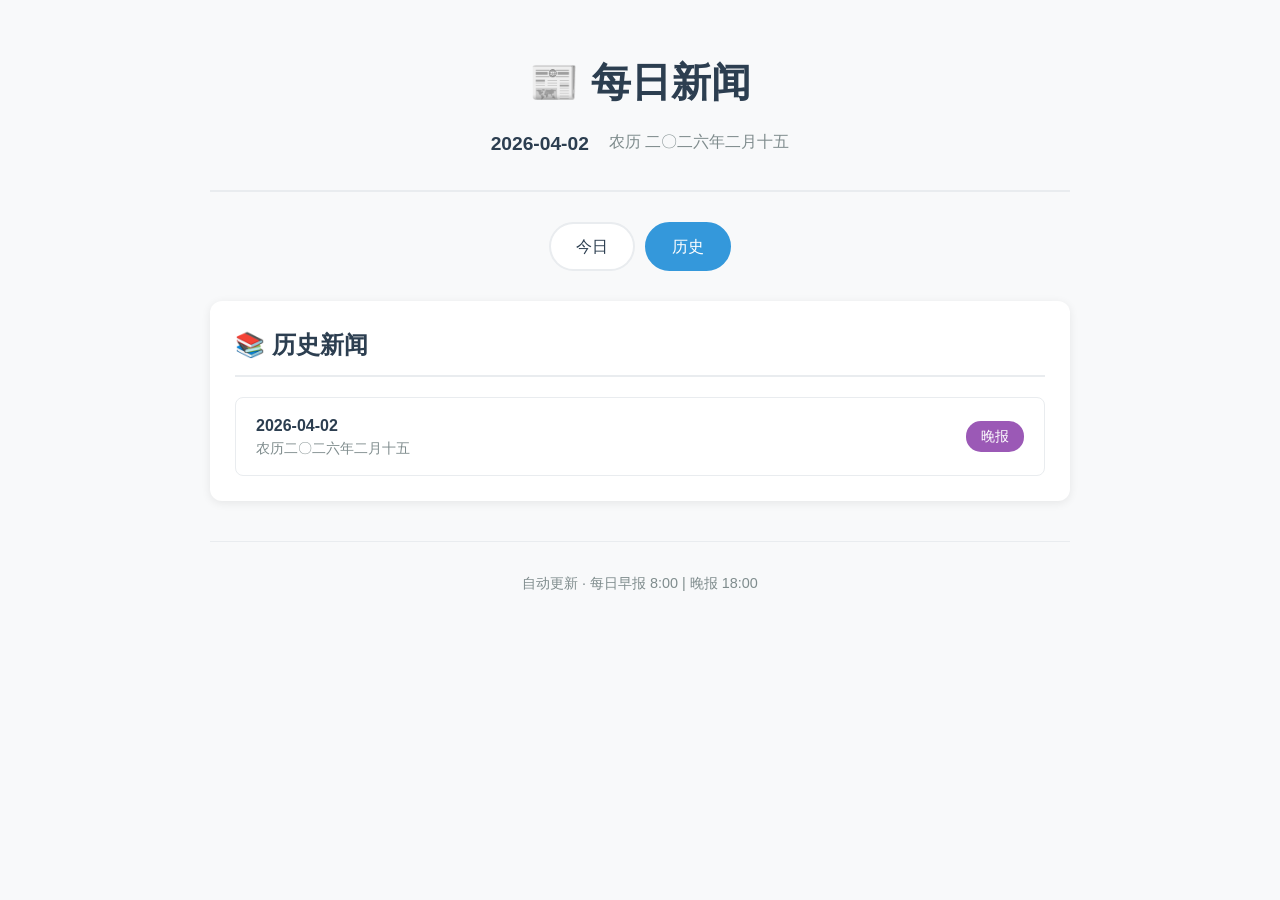
==== history.html @ 29f635bc "Deploy news site" ====
<!DOCTYPE html>
<html lang="zh-CN">
<head>
  <meta charset="UTF-8">
  <meta name="viewport" content="width=device-width, initial-scale=1.0">
  <title>历史新闻 - 每日新闻</title>
  <link rel="stylesheet" href="/css/style.css">
</head>
<body>
  <div class="container">
    <header>
      <h1>📰 每日新闻</h1>
      <div class="date-info">
      <div class="solar-date">2026-04-02</div>
      <div class="lunar-date">农历 二〇二六年二月十五</div>
    </div>
    </header>
    
    <nav class="nav-tabs">
      <a href="/" class="">今日</a>
      <a href="/history.html" class="active">历史</a>
    </nav>

    <main>
      
      <section class="history-section">
        <h2 class="section-title">📚 历史新闻</h2>
        <div class="history-list">
          
              <div class="history-item">
                <div class="history-date">
                  <span class="date">2026-04-02</span>
                  <span class="lunar">农历二〇二六年二月十五</span>
                </div>
                <div class="history-links">
                  
                  <a href="/archives/2026-04-02_evening.html" class="tag evening">晚报</a>
                </div>
              </div>
            
        </div>
      </section>
    
    </main>

    <footer>
      <p>自动更新 · 每日早报 8:00 | 晚报 18:00</p>
    </footer>
  </div>
  <script src="/js/app.js"></script>
</body>
</html>
---- css/style.css ----
/* 每日新闻 - 样式表 */

:root {
  --primary-color: #2c3e50;
  --accent-color: #3498db;
  --morning-color: #f39c12;
  --evening-color: #9b59b6;
  --bg-color: #f8f9fa;
  --card-bg: #ffffff;
  --text-color: #2c3e50;
  --text-light: #7f8c8d;
  --border-color: #e9ecef;
  --shadow: 0 2px 10px rgba(0, 0, 0, 0.08);
}

* {
  margin: 0;
  padding: 0;
  box-sizing: border-box;
}

body {
  font-family: -apple-system, BlinkMacSystemFont, 'Segoe UI', 'PingFang SC', 'Hiragino Sans GB', 'Microsoft YaHei', sans-serif;
  background-color: var(--bg-color);
  color: var(--text-color);
  line-height: 1.6;
}

.container {
  max-width: 900px;
  margin: 0 auto;
  padding: 20px;
}

/* Header */
header {
  text-align: center;
  padding: 30px 0;
  border-bottom: 2px solid var(--border-color);
  margin-bottom: 30px;
}

header h1 {
  font-size: 2.5rem;
  color: var(--primary-color);
  margin-bottom: 15px;
}

.date-info {
  display: flex;
  justify-content: center;
  gap: 20px;
  flex-wrap: wrap;
}

.solar-date {
  font-size: 1.2rem;
  font-weight: 600;
  color: var(--primary-color);
}

.lunar-date {
  font-size: 1rem;
  color: var(--text-light);
}

.zodiac {
  font-size: 1rem;
  color: var(--accent-color);
}

/* Navigation */
.nav-tabs {
  display: flex;
  gap: 10px;
  margin-bottom: 30px;
  justify-content: center;
}

.nav-tabs a {
  padding: 10px 25px;
  background: var(--card-bg);
  border: 2px solid var(--border-color);
  border-radius: 25px;
  text-decoration: none;
  color: var(--text-color);
  font-weight: 500;
  transition: all 0.3s ease;
}

.nav-tabs a:hover,
.nav-tabs a.active {
  background: var(--accent-color);
  border-color: var(--accent-color);
  color: white;
}

/* News Sections */
.news-section {
  background: var(--card-bg);
  border-radius: 12px;
  padding: 25px;
  margin-bottom: 30px;
  box-shadow: var(--shadow);
}

.section-title {
  font-size: 1.5rem;
  color: var(--primary-color);
  margin-bottom: 20px;
  padding-bottom: 10px;
  border-bottom: 2px solid var(--border-color);
}

.section-title:has(.morning) {
  border-bottom-color: var(--morning-color);
}

.section-title:has(.evening) {
  border-bottom-color: var(--evening-color);
}

/* News List */
.news-list {
  display: flex;
  flex-direction: column;
  gap: 20px;
}

.news-item {
  padding: 20px;
  border: 1px solid var(--border-color);
  border-radius: 8px;
  transition: all 0.3s ease;
}

.news-item:hover {
  box-shadow: 0 4px 15px rgba(0, 0, 0, 0.1);
  transform: translateY(-2px);
}

.news-header {
  display: flex;
  align-items: center;
  gap: 15px;
  margin-bottom: 10px;
  flex-wrap: wrap;
}

.news-number {
  background: var(--accent-color);
  color: white;
  padding: 3px 10px;
  border-radius: 15px;
  font-size: 0.85rem;
  font-weight: 600;
}

.news-category {
  background: #e3f2fd;
  color: var(--accent-color);
  padding: 3px 10px;
  border-radius: 4px;
  font-size: 0.8rem;
  font-weight: 500;
}

.news-source {
  color: var(--text-light);
  font-size: 0.85rem;
}

.news-title {
  font-size: 1.1rem;
  color: var(--primary-color);
  margin-bottom: 10px;
  line-height: 1.4;
}

.news-summary {
  color: var(--text-light);
  font-size: 0.95rem;
  line-height: 1.6;
  margin-bottom: 12px;
}

.news-link {
  display: inline-block;
  color: var(--accent-color);
  text-decoration: none;
  font-weight: 500;
  transition: color 0.3s ease;
}

.news-link:hover {
  color: var(--primary-color);
}

/* History Page */
.history-section {
  background: var(--card-bg);
  border-radius: 12px;
  padding: 25px;
  box-shadow: var(--shadow);
}

.history-list {
  display: flex;
  flex-direction: column;
  gap: 15px;
}

.history-item {
  display: flex;
  justify-content: space-between;
  align-items: center;
  padding: 15px 20px;
  border: 1px solid var(--border-color);
  border-radius: 8px;
  flex-wrap: wrap;
  gap: 10px;
}

.history-date {
  display: flex;
  flex-direction: column;
}

.history-date .date {
  font-weight: 600;
  color: var(--primary-color);
}

.history-date .lunar {
  font-size: 0.85rem;
  color: var(--text-light);
}

.history-links {
  display: flex;
  gap: 10px;
}

.tag {
  padding: 5px 15px;
  border-radius: 15px;
  text-decoration: none;
  font-size: 0.85rem;
  font-weight: 500;
  transition: all 0.3s ease;
}

.tag.morning {
  background: var(--morning-color);
  color: white;
}

.tag.evening {
  background: var(--evening-color);
  color: white;
}

.tag:hover {
  opacity: 0.8;
  transform: scale(1.05);
}

.back-link {
  margin-top: 20px;
  text-align: center;
}

.back-link a {
  color: var(--accent-color);
  text-decoration: none;
  font-weight: 500;
}

/* Empty State */
.empty-state {
  text-align: center;
  padding: 60px 20px;
  color: var(--text-light);
  font-size: 1.1rem;
}

/* Footer */
footer {
  text-align: center;
  padding: 30px 0;
  margin-top: 40px;
  border-top: 1px solid var(--border-color);
  color: var(--text-light);
  font-size: 0.9rem;
}

/* Responsive */
@media (max-width: 768px) {
  .container {
    padding: 15px;
  }

  header h1 {
    font-size: 2rem;
  }

  .date-info {
    flex-direction: column;
    gap: 5px;
  }

  .news-header {
    gap: 10px;
  }

  .history-item {
    flex-direction: column;
    align-items: flex-start;
  }

  .nav-tabs a {
    padding: 8px 20px;
    font-size: 0.9rem;
  }
}

/* Animation */
@keyframes fadeIn {
  from {
    opacity: 0;
    transform: translateY(20px);
  }
  to {
    opacity: 1;
    transform: translateY(0);
  }
}

.news-item {
  animation: fadeIn 0.5s ease forwards;
}

.news-item:nth-child(1) { animation-delay: 0.1s; }
.news-item:nth-child(2) { animation-delay: 0.2s; }
.news-item:nth-child(3) { animation-delay: 0.3s; }
.news-item:nth-child(4) { animation-delay: 0.4s; }
.news-item:nth-child(5) { animation-delay: 0.5s; }
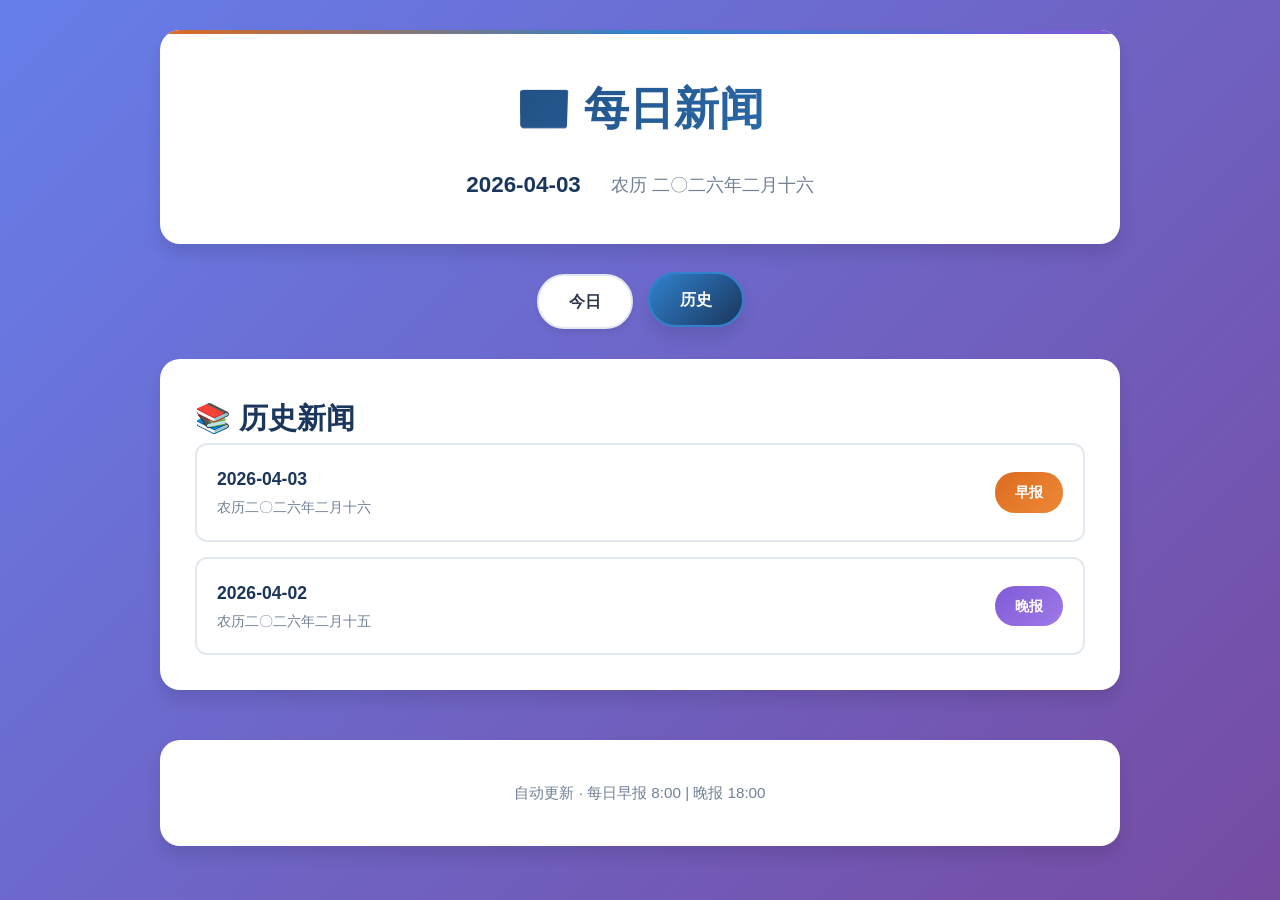
==== commit b27999e1: "Deploy news site - 2026-04-03 09:26:25" ====
--- a/history.html
+++ b/history.html
@@ -11,8 +11,8 @@
     <header>
       <h1>📰 每日新闻</h1>
       <div class="date-info">
-      <div class="solar-date">2026-04-02</div>
-      <div class="lunar-date">农历 二〇二六年二月十五</div>
+      <div class="solar-date">2026-04-03</div>
+      <div class="lunar-date">农历 二〇二六年二月十六</div>
     </div>
     </header>
     
@@ -27,6 +27,17 @@
         <h2 class="section-title">📚 历史新闻</h2>
         <div class="history-list">
           
+              <div class="history-item">
+                <div class="history-date">
+                  <span class="date">2026-04-03</span>
+                  <span class="lunar">农历二〇二六年二月十六</span>
+                </div>
+                <div class="history-links">
+                  <a href="/archives/2026-04-03_morning.html" class="tag morning">早报</a>
+                  
+                </div>
+              </div>
+            
               <div class="history-item">
                 <div class="history-date">
                   <span class="date">2026-04-02</span>
--- a/css/style.css
+++ b/css/style.css
@@ -1,16 +1,19 @@
-/* 每日新闻 - 样式表 */
+/* 每日新闻 - 增强版样式表 */
 
 :root {
-  --primary-color: #2c3e50;
-  --accent-color: #3498db;
-  --morning-color: #f39c12;
-  --evening-color: #9b59b6;
-  --bg-color: #f8f9fa;
+  --primary-color: #1a365d;
+  --accent-color: #3182ce;
+  --morning-color: #dd6b20;
+  --evening-color: #805ad5;
+  --success-color: #38a169;
+  --warning-color: #d69e2e;
+  --bg-color: #f7fafc;
   --card-bg: #ffffff;
-  --text-color: #2c3e50;
-  --text-light: #7f8c8d;
-  --border-color: #e9ecef;
-  --shadow: 0 2px 10px rgba(0, 0, 0, 0.08);
+  --text-color: #2d3748;
+  --text-light: #718096;
+  --border-color: #e2e8f0;
+  --shadow: 0 4px 6px rgba(0, 0, 0, 0.07);
+  --shadow-lg: 0 10px 15px rgba(0, 0, 0, 0.1);
 }
 
 * {
@@ -21,277 +24,424 @@
 
 body {
   font-family: -apple-system, BlinkMacSystemFont, 'Segoe UI', 'PingFang SC', 'Hiragino Sans GB', 'Microsoft YaHei', sans-serif;
-  background-color: var(--bg-color);
+  background: linear-gradient(135deg, #667eea 0%, #764ba2 100%);
+  background-attachment: fixed;
   color: var(--text-color);
-  line-height: 1.6;
+  line-height: 1.7;
+  min-height: 100vh;
 }
 
 .container {
-  max-width: 900px;
+  max-width: 1000px;
   margin: 0 auto;
-  padding: 20px;
-}
-
-/* Header */
+  padding: 30px 20px;
+}
+
+/* Header 增强版 */
 header {
+  background: var(--card-bg);
+  border-radius: 20px;
+  padding: 40px;
+  margin-bottom: 30px;
+  box-shadow: var(--shadow-lg);
   text-align: center;
-  padding: 30px 0;
-  border-bottom: 2px solid var(--border-color);
-  margin-bottom: 30px;
+  position: relative;
+  overflow: hidden;
+}
+
+header::before {
+  content: '';
+  position: absolute;
+  top: 0;
+  left: 0;
+  right: 0;
+  height: 4px;
+  background: linear-gradient(90deg, var(--morning-color), var(--accent-color), var(--evening-color));
 }
 
 header h1 {
-  font-size: 2.5rem;
+  font-size: 2.8rem;
+  background: linear-gradient(135deg, var(--primary-color), var(--accent-color));
+  -webkit-background-clip: text;
+  -webkit-text-fill-color: transparent;
+  background-clip: text;
+  margin-bottom: 20px;
+  font-weight: 800;
+}
+
+.date-info {
+  display: flex;
+  justify-content: center;
+  gap: 30px;
+  flex-wrap: wrap;
+  margin-top: 20px;
+}
+
+.date-card {
+  background: linear-gradient(135deg, #f0fff4, #e6fffa);
+  padding: 15px 30px;
+  border-radius: 12px;
+  border: 2px solid var(--success-color);
+}
+
+.solar-date {
+  font-size: 1.4rem;
+  font-weight: 700;
   color: var(--primary-color);
-  margin-bottom: 15px;
-}
-
-.date-info {
-  display: flex;
-  justify-content: center;
-  gap: 20px;
-  flex-wrap: wrap;
-}
-
-.solar-date {
-  font-size: 1.2rem;
-  font-weight: 600;
-  color: var(--primary-color);
 }
 
 .lunar-date {
-  font-size: 1rem;
-  color: var(--text-light);
+  font-size: 1.1rem;
+  color: var(--text-light);
+  margin-top: 5px;
 }
 
 .zodiac {
-  font-size: 1rem;
-  color: var(--accent-color);
-}
-
-/* Navigation */
+  background: linear-gradient(135deg, #fff5f5, #fed7d7);
+  padding: 10px 20px;
+  border-radius: 20px;
+  color: #c53030;
+  font-weight: 600;
+  border: 2px solid #fc8181;
+}
+
+/* Navigation 增强版 */
 .nav-tabs {
   display: flex;
-  gap: 10px;
+  gap: 15px;
   margin-bottom: 30px;
   justify-content: center;
+  flex-wrap: wrap;
 }
 
 .nav-tabs a {
-  padding: 10px 25px;
+  padding: 12px 30px;
   background: var(--card-bg);
   border: 2px solid var(--border-color);
-  border-radius: 25px;
+  border-radius: 30px;
   text-decoration: none;
   color: var(--text-color);
-  font-weight: 500;
+  font-weight: 600;
   transition: all 0.3s ease;
+  box-shadow: var(--shadow);
 }
 
 .nav-tabs a:hover,
 .nav-tabs a.active {
-  background: var(--accent-color);
+  background: linear-gradient(135deg, var(--accent-color), var(--primary-color));
   border-color: var(--accent-color);
   color: white;
-}
-
-/* News Sections */
+  transform: translateY(-2px);
+  box-shadow: var(--shadow-lg);
+}
+
+/* News Sections 增强版 */
 .news-section {
   background: var(--card-bg);
-  border-radius: 12px;
+  border-radius: 20px;
+  padding: 35px;
+  margin-bottom: 30px;
+  box-shadow: var(--shadow-lg);
+}
+
+.section-header {
+  display: flex;
+  align-items: center;
+  justify-content: space-between;
+  margin-bottom: 25px;
+  padding-bottom: 15px;
+  border-bottom: 3px solid var(--border-color);
+  flex-wrap: wrap;
+  gap: 15px;
+}
+
+.section-title {
+  font-size: 1.8rem;
+  color: var(--primary-color);
+  font-weight: 700;
+  display: flex;
+  align-items: center;
+  gap: 10px;
+}
+
+.section-title.morning {
+  color: var(--morning-color);
+}
+
+.section-title.evening {
+  color: var(--evening-color);
+}
+
+.section-meta {
+  font-size: 0.9rem;
+  color: var(--text-light);
+  background: #f7fafc;
+  padding: 8px 15px;
+  border-radius: 20px;
+}
+
+/* News List 增强版 */
+.news-list {
+  display: grid;
+  gap: 25px;
+}
+
+.news-item {
+  background: linear-gradient(135deg, #ffffff, #f7fafc);
+  border: 1px solid var(--border-color);
+  border-radius: 15px;
   padding: 25px;
-  margin-bottom: 30px;
-  box-shadow: var(--shadow);
-}
-
-.section-title {
-  font-size: 1.5rem;
+  transition: all 0.3s ease;
+  position: relative;
+  overflow: hidden;
+}
+
+.news-item::before {
+  content: '';
+  position: absolute;
+  left: 0;
+  top: 0;
+  bottom: 0;
+  width: 4px;
+  background: linear-gradient(180deg, var(--accent-color), var(--primary-color));
+}
+
+.news-item:hover {
+  box-shadow: var(--shadow-lg);
+  transform: translateY(-3px);
+  border-color: var(--accent-color);
+}
+
+.news-header {
+  display: flex;
+  align-items: center;
+  gap: 15px;
+  margin-bottom: 15px;
+  flex-wrap: wrap;
+}
+
+.news-number {
+  background: linear-gradient(135deg, var(--accent-color), var(--primary-color));
+  color: white;
+  padding: 5px 15px;
+  border-radius: 20px;
+  font-size: 0.9rem;
+  font-weight: 700;
+  min-width: 40px;
+  text-align: center;
+}
+
+.news-category {
+  background: linear-gradient(135deg, #bee3f8, #90cdf4);
+  color: #2c5282;
+  padding: 5px 15px;
+  border-radius: 8px;
+  font-size: 0.85rem;
+  font-weight: 600;
+}
+
+.news-category.金融 { background: linear-gradient(135deg, #fef5e7, #fbd38d); color: #c05621; }
+.news-category.科技 { background: linear-gradient(135deg, #e6fffa, #81e6d9); color: #234e52; }
+.news-category.民生 { background: linear-gradient(135deg, #faf5ff, #d6bcfa); color: #553c9a; }
+.news-category.娱乐 { background: linear-gradient(135deg, #fff5f5, #feb2b2); color: #c53030; }
+.news-category.社会 { background: linear-gradient(135deg, #f0fff4, #9ae6b4); color: #22543d; }
+
+.news-source {
+  color: var(--text-light);
+  font-size: 0.9rem;
+  display: flex;
+  align-items: center;
+  gap: 5px;
+}
+
+.news-time {
+  background: #edf2f7;
+  padding: 3px 10px;
+  border-radius: 10px;
+  font-size: 0.8rem;
+  color: var(--text-light);
+}
+
+.news-title {
+  font-size: 1.2rem;
   color: var(--primary-color);
-  margin-bottom: 20px;
-  padding-bottom: 10px;
-  border-bottom: 2px solid var(--border-color);
-}
-
-.section-title:has(.morning) {
-  border-bottom-color: var(--morning-color);
-}
-
-.section-title:has(.evening) {
-  border-bottom-color: var(--evening-color);
-}
-
-/* News List */
-.news-list {
-  display: flex;
-  flex-direction: column;
-  gap: 20px;
-}
-
-.news-item {
-  padding: 20px;
-  border: 1px solid var(--border-color);
+  margin-bottom: 12px;
+  line-height: 1.5;
+  font-weight: 600;
+}
+
+.news-summary {
+  color: var(--text-light);
+  font-size: 1rem;
+  line-height: 1.8;
+  margin-bottom: 15px;
+  text-align: justify;
+}
+
+.news-footer {
+  display: flex;
+  justify-content: space-between;
+  align-items: center;
+  flex-wrap: wrap;
+  gap: 15px;
+  padding-top: 15px;
+  border-top: 1px dashed var(--border-color);
+}
+
+.news-link {
+  display: inline-flex;
+  align-items: center;
+  gap: 5px;
+  color: var(--accent-color);
+  text-decoration: none;
+  font-weight: 600;
+  transition: all 0.3s ease;
+  padding: 8px 15px;
   border-radius: 8px;
-  transition: all 0.3s ease;
-}
-
-.news-item:hover {
-  box-shadow: 0 4px 15px rgba(0, 0, 0, 0.1);
-  transform: translateY(-2px);
-}
-
-.news-header {
-  display: flex;
-  align-items: center;
-  gap: 15px;
-  margin-bottom: 10px;
-  flex-wrap: wrap;
-}
-
-.news-number {
+  background: #ebf8ff;
+}
+
+.news-link:hover {
   background: var(--accent-color);
   color: white;
-  padding: 3px 10px;
-  border-radius: 15px;
-  font-size: 0.85rem;
-  font-weight: 600;
-}
-
-.news-category {
-  background: #e3f2fd;
-  color: var(--accent-color);
-  padding: 3px 10px;
-  border-radius: 4px;
-  font-size: 0.8rem;
-  font-weight: 500;
-}
-
-.news-source {
-  color: var(--text-light);
-  font-size: 0.85rem;
-}
-
-.news-title {
-  font-size: 1.1rem;
-  color: var(--primary-color);
-  margin-bottom: 10px;
-  line-height: 1.4;
-}
-
-.news-summary {
-  color: var(--text-light);
-  font-size: 0.95rem;
-  line-height: 1.6;
-  margin-bottom: 12px;
-}
-
-.news-link {
-  display: inline-block;
-  color: var(--accent-color);
-  text-decoration: none;
-  font-weight: 500;
-  transition: color 0.3s ease;
-}
-
-.news-link:hover {
-  color: var(--primary-color);
-}
-
-/* History Page */
+}
+
+.hotness-badge {
+  display: flex;
+  align-items: center;
+  gap: 5px;
+  color: var(--warning-color);
+  font-weight: 600;
+  font-size: 0.9rem;
+}
+
+/* History Page 增强版 */
 .history-section {
   background: var(--card-bg);
+  border-radius: 20px;
+  padding: 35px;
+  box-shadow: var(--shadow-lg);
+}
+
+.history-list {
+  display: grid;
+  gap: 15px;
+}
+
+.history-item {
+  display: flex;
+  justify-content: space-between;
+  align-items: center;
+  padding: 20px;
+  border: 2px solid var(--border-color);
   border-radius: 12px;
-  padding: 25px;
+  flex-wrap: wrap;
+  gap: 15px;
+  transition: all 0.3s ease;
+}
+
+.history-item:hover {
+  border-color: var(--accent-color);
   box-shadow: var(--shadow);
-}
-
-.history-list {
+  transform: translateX(5px);
+}
+
+.history-date {
   display: flex;
   flex-direction: column;
-  gap: 15px;
-}
-
-.history-item {
-  display: flex;
-  justify-content: space-between;
-  align-items: center;
-  padding: 15px 20px;
-  border: 1px solid var(--border-color);
-  border-radius: 8px;
-  flex-wrap: wrap;
+}
+
+.history-date .date {
+  font-weight: 700;
+  color: var(--primary-color);
+  font-size: 1.1rem;
+}
+
+.history-date .lunar {
+  font-size: 0.9rem;
+  color: var(--text-light);
+}
+
+.history-links {
+  display: flex;
   gap: 10px;
 }
 
-.history-date {
-  display: flex;
-  flex-direction: column;
-}
-
-.history-date .date {
-  font-weight: 600;
-  color: var(--primary-color);
-}
-
-.history-date .lunar {
-  font-size: 0.85rem;
-  color: var(--text-light);
-}
-
-.history-links {
-  display: flex;
-  gap: 10px;
-}
-
 .tag {
-  padding: 5px 15px;
-  border-radius: 15px;
+  padding: 8px 20px;
+  border-radius: 20px;
   text-decoration: none;
-  font-size: 0.85rem;
-  font-weight: 500;
+  font-size: 0.9rem;
+  font-weight: 600;
   transition: all 0.3s ease;
 }
 
 .tag.morning {
-  background: var(--morning-color);
+  background: linear-gradient(135deg, var(--morning-color), #ed8936);
   color: white;
 }
 
 .tag.evening {
-  background: var(--evening-color);
+  background: linear-gradient(135deg, var(--evening-color), #9f7aea);
   color: white;
 }
 
 .tag:hover {
-  opacity: 0.8;
   transform: scale(1.05);
+  box-shadow: var(--shadow);
 }
 
 .back-link {
-  margin-top: 20px;
+  margin-top: 30px;
   text-align: center;
 }
 
 .back-link a {
   color: var(--accent-color);
   text-decoration: none;
-  font-weight: 500;
+  font-weight: 600;
+  padding: 12px 30px;
+  border: 2px solid var(--accent-color);
+  border-radius: 25px;
+  transition: all 0.3s ease;
+  display: inline-block;
+}
+
+.back-link a:hover {
+  background: var(--accent-color);
+  color: white;
 }
 
 /* Empty State */
 .empty-state {
   text-align: center;
-  padding: 60px 20px;
-  color: var(--text-light);
-  font-size: 1.1rem;
-}
-
-/* Footer */
+  padding: 80px 20px;
+  color: var(--text-light);
+  font-size: 1.2rem;
+  background: var(--card-bg);
+  border-radius: 20px;
+  box-shadow: var(--shadow);
+}
+
+/* Footer 增强版 */
 footer {
   text-align: center;
-  padding: 30px 0;
-  margin-top: 40px;
-  border-top: 1px solid var(--border-color);
-  color: var(--text-light);
-  font-size: 0.9rem;
+  padding: 40px 20px;
+  margin-top: 50px;
+  background: var(--card-bg);
+  border-radius: 20px;
+  box-shadow: var(--shadow-lg);
+}
+
+footer p {
+  color: var(--text-light);
+  font-size: 0.95rem;
+}
+
+footer .update-time {
+  margin-top: 10px;
+  font-size: 0.85rem;
+  color: var(--text-light);
 }
 
 /* Responsive */
@@ -300,35 +450,43 @@
     padding: 15px;
   }
 
+  header {
+    padding: 25px 20px;
+  }
+
   header h1 {
     font-size: 2rem;
   }
 
   .date-info {
     flex-direction: column;
-    gap: 5px;
+    gap: 10px;
+  }
+
+  .section-header {
+    flex-direction: column;
+    align-items: flex-start;
   }
 
   .news-header {
     gap: 10px;
   }
 
-  .history-item {
-    flex-direction: column;
-    align-items: flex-start;
+  .news-item {
+    padding: 20px;
   }
 
   .nav-tabs a {
-    padding: 8px 20px;
+    padding: 10px 20px;
     font-size: 0.9rem;
   }
 }
 
 /* Animation */
-@keyframes fadeIn {
+@keyframes fadeInUp {
   from {
     opacity: 0;
-    transform: translateY(20px);
+    transform: translateY(30px);
   }
   to {
     opacity: 1;
@@ -337,11 +495,26 @@
 }
 
 .news-item {
-  animation: fadeIn 0.5s ease forwards;
+  animation: fadeInUp 0.6s ease forwards;
 }
 
 .news-item:nth-child(1) { animation-delay: 0.1s; }
-.news-item:nth-child(2) { animation-delay: 0.2s; }
-.news-item:nth-child(3) { animation-delay: 0.3s; }
-.news-item:nth-child(4) { animation-delay: 0.4s; }
-.news-item:nth-child(5) { animation-delay: 0.5s; }
+.news-item:nth-child(2) { animation-delay: 0.15s; }
+.news-item:nth-child(3) { animation-delay: 0.2s; }
+.news-item:nth-child(4) { animation-delay: 0.25s; }
+.news-item:nth-child(5) { animation-delay: 0.3s; }
+.news-item:nth-child(6) { animation-delay: 0.35s; }
+.news-item:nth-child(7) { animation-delay: 0.4s; }
+.news-item:nth-child(8) { animation-delay: 0.45s; }
+.news-item:nth-child(9) { animation-delay: 0.5s; }
+.news-item:nth-child(10) { animation-delay: 0.55s; }
+
+/* Loading */
+@keyframes pulse {
+  0%, 100% { opacity: 1; }
+  50% { opacity: 0.5; }
+}
+
+.loading {
+  animation: pulse 1.5s ease infinite;
+}
